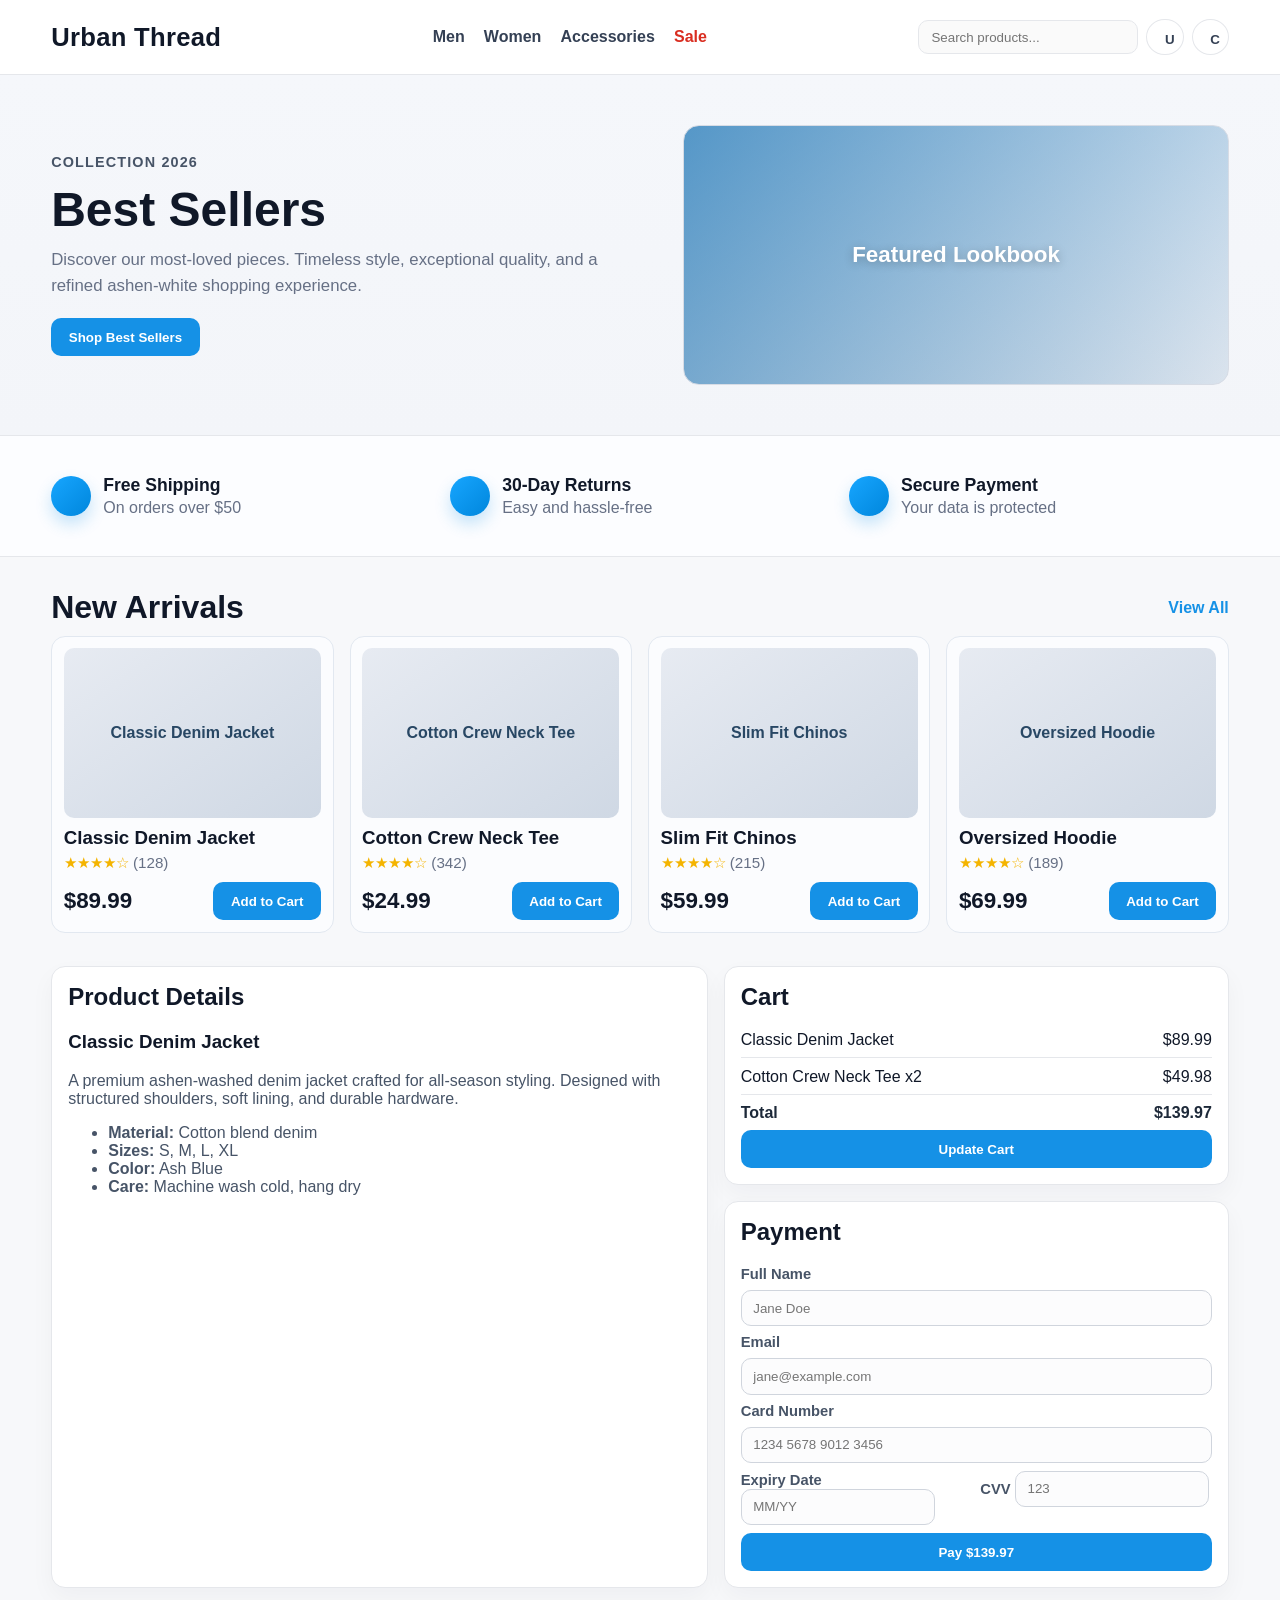
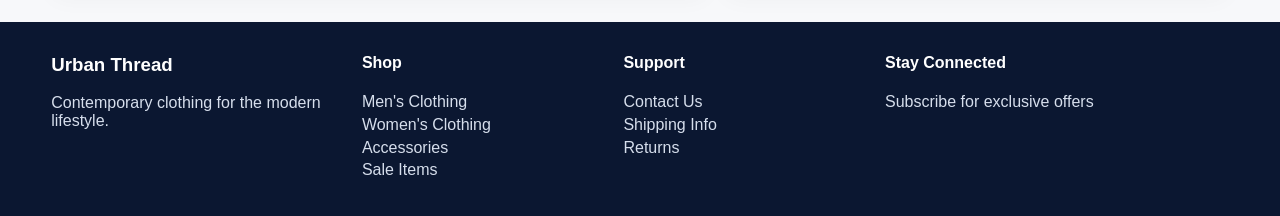
==== index.html @ 57e06e22 "made the html.css" ====
<!DOCTYPE html>
<html lang="en">
<head>
  <meta charset="UTF-8">
  <meta name="viewport" content="width=device-width, initial-scale=1.0">
  <title>Urban Thread - Clothing Store</title>
  <link rel="stylesheet" href="styles.css">
</head>
<body>
  <header class="topbar">
    <div class="container nav-wrap">
      <h1 class="brand"><a href="index.html">Urban Thread</a></h1>
      <nav class="nav-links">
        <a href="Men.html">Men</a>
        <a href="Women.html">Women</a>
        <a href="Accessories.html">Accessories</a>
        <a href="sale.html" class="sale-link">Sale</a>
      </nav>
      <div class="nav-actions">
        <input type="text" placeholder="Search products...">
        <button class="icon-btn" aria-label="View profile">U</button>
        <button class="icon-btn" aria-label="View cart">C</button>
      </div>
    </div>
  </header>

  <main>
    <section class="hero">
      <div class="container hero-grid">
        <div>
          <p class="eyebrow">Collection 2026</p>
          <h2>Best Sellers</h2>
          <p class="hero-text">
            Discover our most-loved pieces. Timeless style, exceptional quality,
            and a refined ashen-white shopping experience.
          </p>
          <button>Shop Best Sellers</button>
        </div>
        <div class="hero-image">Featured Lookbook</div>
      </div>
    </section>

    <section class="features">
      <div class="container feature-grid">
        <article class="feature-item">
          <span class="feature-dot"></span>
          <div>
            <h3>Free Shipping</h3>
            <p>On orders over $50</p>
          </div>
        </article>
        <article class="feature-item">
          <span class="feature-dot"></span>
          <div>
            <h3>30-Day Returns</h3>
            <p>Easy and hassle-free</p>
          </div>
        </article>
        <article class="feature-item">
          <span class="feature-dot"></span>
          <div>
            <h3>Secure Payment</h3>
            <p>Your data is protected</p>
          </div>
        </article>
      </div>
    </section>

    <section class="container listing-head">
      <h2>New Arrivals</h2>
      <a href="Men.html">View All</a>
    </section>

    <section class="container product-grid section-gap" id="products">
      <article class="product-card">
        <div class="product-image">Classic Denim Jacket</div>
        <h3>Classic Denim Jacket</h3>
        <p class="stars">★★★★☆ <span>(128)</span></p>
        <div class="product-meta">
          <p class="price">$89.99</p>
          <button>Add to Cart</button>
        </div>
      </article>

      <article class="product-card">
        <div class="product-image">Cotton Crew Neck Tee</div>
        <h3>Cotton Crew Neck Tee</h3>
        <p class="stars">★★★★☆ <span>(342)</span></p>
        <div class="product-meta">
          <p class="price">$24.99</p>
          <button>Add to Cart</button>
        </div>
      </article>

      <article class="product-card">
        <div class="product-image">Slim Fit Chinos</div>
        <h3>Slim Fit Chinos</h3>
        <p class="stars">★★★★☆ <span>(215)</span></p>
        <div class="product-meta">
          <p class="price">$59.99</p>
          <button>Add to Cart</button>
        </div>
      </article>

      <article class="product-card">
        <div class="product-image">Oversized Hoodie</div>
        <h3>Oversized Hoodie</h3>
        <p class="stars">★★★★☆ <span>(189)</span></p>
        <div class="product-meta">
          <p class="price">$69.99</p>
          <button>Add to Cart</button>
        </div>
      </article>
    </section>

    <section class="container details-layout section-gap">
      <article class="panel" id="details">
        <h2>Product Details</h2>
        <h3>Classic Denim Jacket</h3>
        <p>
          A premium ashen-washed denim jacket crafted for all-season styling.
          Designed with structured shoulders, soft lining, and durable hardware.
        </p>
        <ul>
          <li><strong>Material:</strong> Cotton blend denim</li>
          <li><strong>Sizes:</strong> S, M, L, XL</li>
          <li><strong>Color:</strong> Ash Blue</li>
          <li><strong>Care:</strong> Machine wash cold, hang dry</li>
        </ul>
      </article>

      <div class="side-stack">
        <article class="panel" id="cart">
          <h2>Cart</h2>
          <div class="cart-list">
            <div class="cart-item">
              <span>Classic Denim Jacket</span>
              <span>$89.99</span>
            </div>
            <div class="cart-item">
              <span>Cotton Crew Neck Tee x2</span>
              <span>$49.98</span>
            </div>
            <div class="cart-item total">
              <span>Total</span>
              <span>$139.97</span>
            </div>
          </div>
          <button class="secondary-btn">Update Cart</button>
        </article>

        <article class="panel" id="payment">
          <h2>Payment</h2>
          <form class="payment-form">
            <label for="full-name">Full Name</label>
            <input id="full-name" type="text" placeholder="Jane Doe" required>

            <label for="email">Email</label>
            <input id="email" type="email" placeholder="jane@example.com" required>

            <label for="card-number">Card Number</label>
            <input id="card-number" type="text" placeholder="1234 5678 9012 3456" required>

            <div class="form-row">
              <div>
                <label for="expiry">Expiry Date</label>
                <input id="expiry" type="text" placeholder="MM/YY" required>
              </div>
              <div>
                <label for="cvv">CVV</label>
                <input id="cvv" type="password" placeholder="123" required>
              </div>
            </div>

            <button type="submit">Pay $139.97</button>
          </form>
        </article>
      </div>
    </section>
  </main>

  <footer class="site-footer">
    <div class="container footer-grid">
      <div>
        <h3>Urban Thread</h3>
        <p>Contemporary clothing for the modern lifestyle.</p>
      </div>
      <div>
        <h4>Shop</h4>
        <p><a href="Men.html">Men's Clothing</a></p>
        <p><a href="Women.html">Women's Clothing</a></p>
        <p><a href="Accessories.html">Accessories</a></p>
        <p><a href="sale.html">Sale Items</a></p>
      </div>
      <div>
        <h4>Support</h4>
        <p>Contact Us</p>
        <p>Shipping Info</p>
        <p>Returns</p>
      </div>
      <div>
        <h4>Stay Connected</h4>
        <p>Subscribe for exclusive offers</p>
      </div>
    </div>
  </footer>
</body>
</html>
---- styles.css ----
:root {
  --bg-main: #f7f8fa;
  --bg-ashen: #eef1f5;
  --panel: #ffffff;
  --text-main: #101828;
  --text-soft: #667085;
  --line: #e5e7eb;
  --blue-main: #1591e6;
  --blue-deep: #0e77be;
  --white-accent: #fcfdff;
}

* {
  box-sizing: border-box;
}

body {
  margin: 0;
  font-family: "Segoe UI", Arial, Helvetica, sans-serif;
  color: var(--text-main);
  background: var(--bg-main);
}

.container {
  width: min(1180px, 92%);
  margin: 0 auto;
}

.topbar {
  position: sticky;
  top: 0;
  z-index: 10;
  border-bottom: 1px solid var(--line);
  background: rgba(255, 255, 255, 0.92);
  backdrop-filter: blur(8px);
}

.nav-wrap {
  min-height: 74px;
  display: flex;
  align-items: center;
  justify-content: space-between;
  gap: 1rem;
}

.brand {
  margin: 0;
  font-size: 1.6rem;
  letter-spacing: 0.3px;
}

.nav-links {
  display: flex;
  gap: 1.2rem;
}

.nav-links a {
  color: #344054;
  text-decoration: none;
  font-weight: 600;
}

.nav-links a.active {
  color: #0f172a;
  border-bottom: 2px solid var(--blue-main);
  padding-bottom: 0.2rem;
}

.nav-links .sale-link {
  color: #d92d20;
}

.nav-links .sale-link.active {
  color: #b42318;
  border-bottom-color: #d92d20;
}

.brand a {
  color: inherit;
  text-decoration: none;
}

.nav-actions {
  display: flex;
  align-items: center;
  gap: 0.5rem;
}

.nav-actions input {
  width: 220px;
  border: 1px solid var(--line);
  border-radius: 10px;
  padding: 0.55rem 0.75rem;
  background: #fafafa;
}

.icon-btn {
  width: 36px;
  height: 36px;
  border: 1px solid var(--line);
  border-radius: 50%;
  background: var(--panel);
  color: #344054;
  font-weight: 700;
}

.hero {
  background: linear-gradient(180deg, #f5f7fb 0%, #f3f5f9 100%);
  border-bottom: 1px solid var(--line);
}

.hero-grid {
  min-height: 360px;
  display: grid;
  grid-template-columns: 1.1fr 1fr;
  align-items: center;
  gap: 2rem;
}

.eyebrow {
  margin: 0 0 0.8rem;
  color: #475467;
  font-size: 0.9rem;
  font-weight: 700;
  letter-spacing: 0.08em;
  text-transform: uppercase;
}

.hero h2 {
  margin: 0 0 0.6rem;
  font-size: clamp(2rem, 4vw, 3rem);
}

.hero-text {
  margin: 0 0 1.2rem;
  max-width: 560px;
  color: var(--text-soft);
  font-size: 1.05rem;
  line-height: 1.55;
}

button {
  border: 0;
  border-radius: 10px;
  padding: 0.72rem 1.1rem;
  background: var(--blue-main);
  color: #ffffff;
  font-weight: 700;
  cursor: pointer;
  transition: background 0.2s ease;
}

button:hover {
  background: var(--blue-deep);
}

.hero-image {
  min-height: 260px;
  border-radius: 16px;
  border: 1px solid #d7dce5;
  background:
    linear-gradient(135deg, rgba(13, 110, 180, 0.65), rgba(170, 192, 214, 0.15)),
    linear-gradient(35deg, #ccd8e4, #f2f5fa);
  color: #ffffff;
  font-size: 1.4rem;
  font-weight: 700;
  display: grid;
  place-items: center;
  text-shadow: 0 2px 10px rgba(0, 0, 0, 0.25);
}

.features {
  background: var(--white-accent);
  border-bottom: 1px solid var(--line);
}

.feature-grid {
  min-height: 120px;
  display: grid;
  grid-template-columns: repeat(3, 1fr);
  gap: 1.2rem;
  align-items: center;
}

.feature-item {
  display: flex;
  align-items: center;
  gap: 0.75rem;
}

.feature-item h3 {
  margin: 0;
  font-size: 1.1rem;
}

.feature-item p {
  margin: 0.2rem 0 0;
  color: var(--text-soft);
}

.feature-dot {
  width: 40px;
  height: 40px;
  border-radius: 999px;
  background: linear-gradient(135deg, #17a6ff, #0086dc);
  box-shadow: 0 8px 16px rgba(21, 145, 230, 0.24);
}

.listing-head {
  padding-top: 2rem;
  padding-bottom: 0.6rem;
  display: flex;
  justify-content: space-between;
  align-items: center;
}

.listing-head h2 {
  margin: 0;
  font-size: 2rem;
}

.listing-head a {
  text-decoration: none;
  color: var(--blue-main);
  font-weight: 700;
}

.section-gap {
  margin-bottom: 2.1rem;
}

.category-hero {
  border-bottom: 1px solid var(--line);
  background: linear-gradient(90deg, #ecf1f8, #e6edf7);
}

.category-hero.men {
  background: linear-gradient(90deg, #0f172a, #273b5f);
}

.category-hero.women {
  background: linear-gradient(90deg, #f2e7f6, #eadff2);
}

.category-hero.accessories {
  background: linear-gradient(90deg, #f2e9c8, #ece1bb);
}

.category-hero.sale {
  background: linear-gradient(90deg, #ffe2e0, #ffefed);
}

.category-hero .hero-grid {
  min-height: 180px;
  grid-template-columns: 1fr;
  gap: 0;
}

.category-hero h2 {
  margin: 0 0 0.4rem;
}

.category-hero p {
  margin: 0;
  color: var(--text-soft);
}

.category-hero.men h2,
.category-hero.men p {
  color: #f8fafc;
}

.catalog-layout {
  padding: 2rem 0;
  display: grid;
  grid-template-columns: 260px 1fr;
  gap: 1.2rem;
  align-items: start;
}

.filter-panel {
  border: 1px solid var(--line);
  border-radius: 12px;
  background: #f8fafc;
  padding: 1rem;
}

.filter-panel h3 {
  margin-top: 0;
  margin-bottom: 0.8rem;
}

.filter-group {
  margin-bottom: 1rem;
}

.filter-group p {
  margin: 0 0 0.5rem;
  font-weight: 700;
}

.filter-option {
  display: block;
  margin-bottom: 0.35rem;
  color: #334155;
}

.filter-panel select {
  width: 100%;
  border: 1px solid #d0d5dd;
  border-radius: 10px;
  padding: 0.55rem;
  background: #ffffff;
}

.products-head {
  margin: 0 0 1rem;
  font-size: 2rem;
}

.site-footer {
  background: #0b1731;
  color: #d6deec;
  margin-top: 2rem;
}

.footer-grid {
  padding: 2rem 0;
  display: grid;
  grid-template-columns: 1.2fr 1fr 1fr 1.4fr;
  gap: 1rem;
}

.site-footer h3,
.site-footer h4 {
  margin-top: 0;
  color: #ffffff;
}

.site-footer p {
  margin: 0.3rem 0;
}

.site-footer a {
  color: #d6deec;
  text-decoration: none;
}

.site-footer a:hover {
  color: #ffffff;
}

.product-grid {
  display: grid;
  grid-template-columns: repeat(4, minmax(190px, 1fr));
  gap: 1rem;
}

.product-card {
  background: #fbfcfe;
  border: 1px solid #e2e8f0;
  border-radius: 14px;
  padding: 0.72rem;
}

.product-card h3 {
  margin: 0.55rem 0 0.3rem;
}

.product-image {
  min-height: 170px;
  border-radius: 10px;
  background: linear-gradient(145deg, #e7ebf2, #cfd8e4);
  display: grid;
  place-items: center;
  color: #284764;
  font-weight: 700;
  text-align: center;
  padding: 0.5rem;
  overflow: hidden;
}

.product-photo {
  width: 100%;
  height: 100%;
  min-height: 170px;
  object-fit: cover;
  border-radius: 8px;
  display: block;
}

.stars {
  margin: 0;
  color: #f4b400;
  font-size: 0.95rem;
}

.stars span {
  color: var(--text-soft);
}

.product-meta {
  margin-top: 0.65rem;
  display: flex;
  justify-content: space-between;
  align-items: center;
  gap: 0.5rem;
}

.price {
  margin: 0;
  font-size: 1.4rem;
  font-weight: 700;
}

.details-layout {
  display: grid;
  grid-template-columns: 1.3fr 1fr;
  gap: 1rem;
}

.panel {
  border: 1px solid var(--line);
  border-radius: 14px;
  background: var(--panel);
  padding: 1rem;
  box-shadow: 0 10px 24px rgba(16, 24, 40, 0.04);
}

.panel h2 {
  margin-top: 0;
}

.panel p,
.panel li,
label {
  color: #475467;
}

.side-stack {
  display: grid;
  gap: 1rem;
}

.cart-list {
  display: grid;
  gap: 0.6rem;
}

.cart-item {
  display: flex;
  justify-content: space-between;
  border-bottom: 1px solid var(--line);
  padding-bottom: 0.5rem;
}

.cart-item.total {
  border-bottom: 0;
  font-weight: 700;
  color: #1d2939;
}

.secondary-btn {
  width: 100%;
}

.payment-form {
  display: grid;
  gap: 0.5rem;
}

label {
  font-size: 0.92rem;
  font-weight: 700;
}

input {
  border: 1px solid #d0d5dd;
  border-radius: 10px;
  padding: 0.6rem 0.72rem;
  background: #fcfcfd;
}

input:focus {
  outline: 2px solid #cfe6fa;
  border-color: #9dcaf1;
}

.form-row {
  display: grid;
  grid-template-columns: 1fr 1fr;
  gap: 0.5rem;
}

@media (max-width: 1050px) {
  .nav-links {
    display: none;
  }

  .product-grid {
    grid-template-columns: repeat(2, minmax(190px, 1fr));
  }

  .details-layout {
    grid-template-columns: 1fr;
  }

  .catalog-layout {
    grid-template-columns: 1fr;
  }

  .footer-grid {
    grid-template-columns: 1fr 1fr;
  }
}

@media (max-width: 760px) {
  .hero-grid {
    padding: 1.4rem 0;
    grid-template-columns: 1fr;
  }

  .feature-grid {
    padding: 1rem 0;
    grid-template-columns: 1fr;
  }

  .product-grid {
    grid-template-columns: 1fr;
  }

  .nav-actions input {
    width: 145px;
  }

  .footer-grid {
    grid-template-columns: 1fr;
  }
}
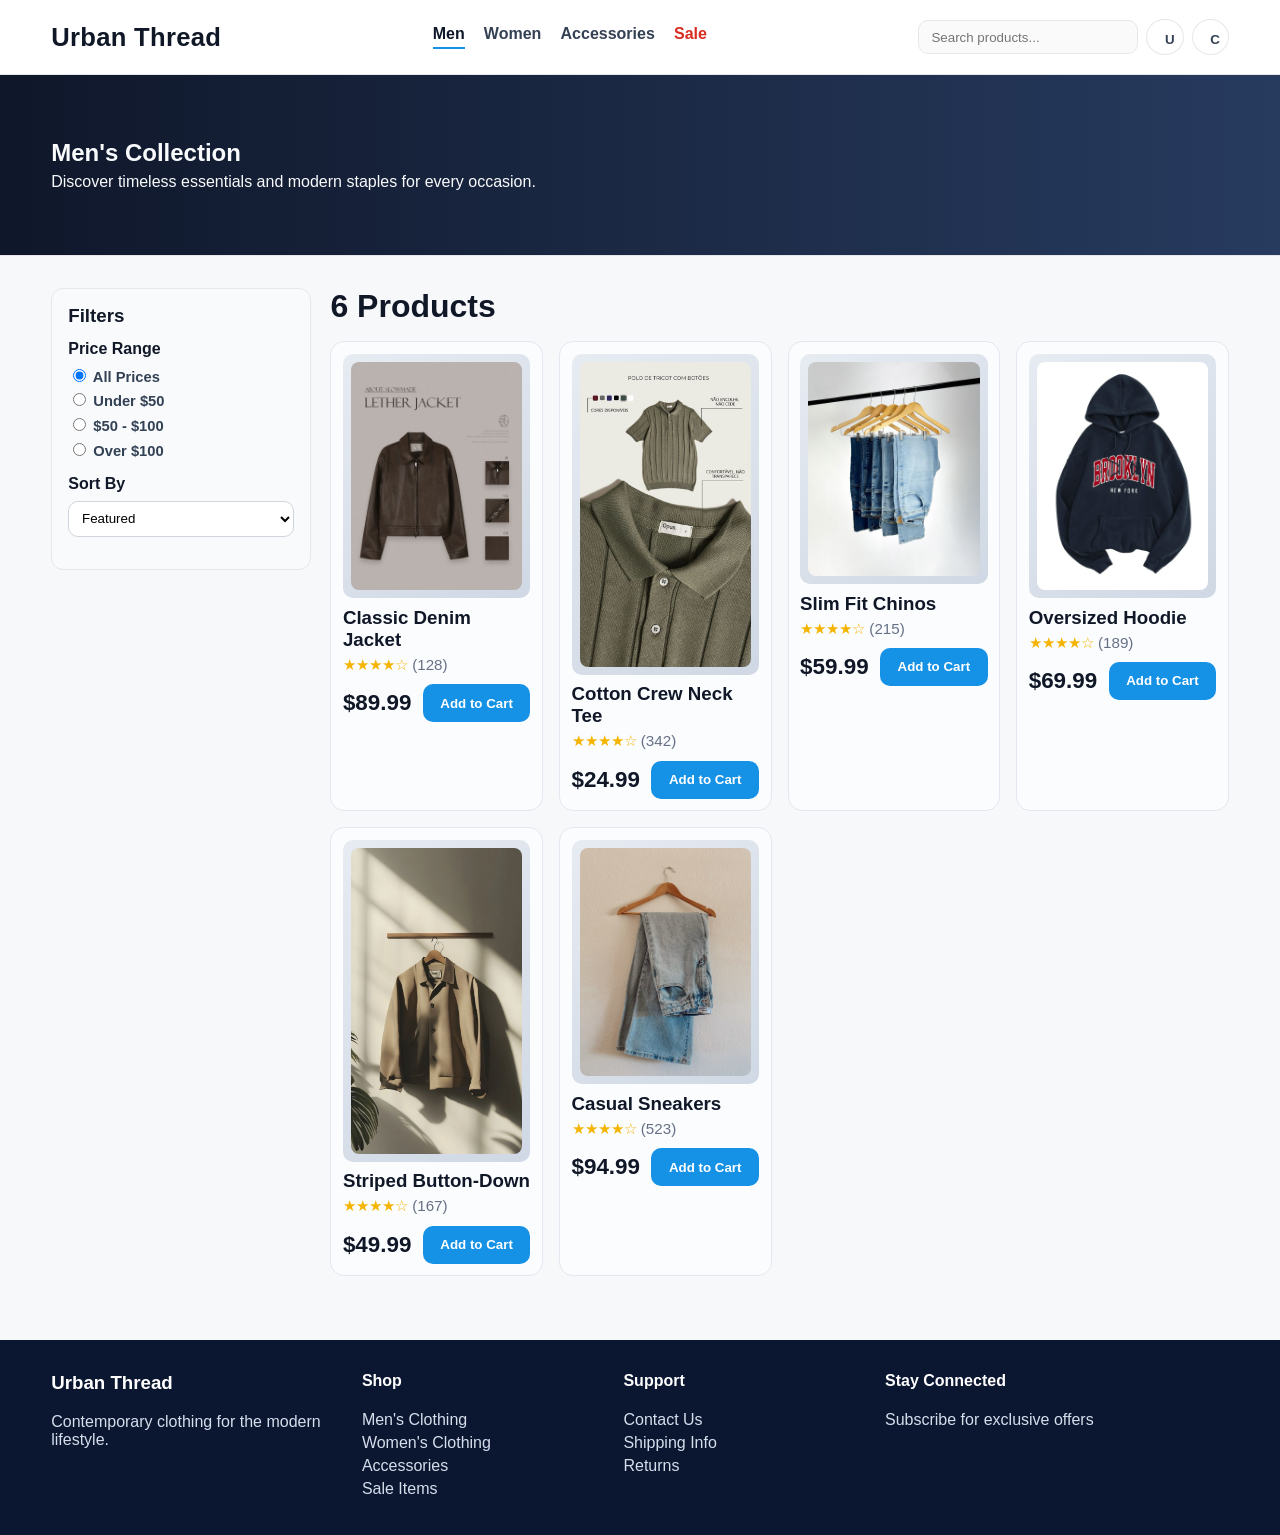
==== commit 0f649b68: "index.html is back" ====
--- a/index.html
+++ b/index.html
@@ -3,15 +3,15 @@
 <head>
   <meta charset="UTF-8">
   <meta name="viewport" content="width=device-width, initial-scale=1.0">
-  <title>Urban Thread - Clothing Store</title>
+  <title>Urban Thread - Men</title>
   <link rel="stylesheet" href="styles.css">
 </head>
 <body>
   <header class="topbar">
     <div class="container nav-wrap">
-      <h1 class="brand"><a href="index.html">Urban Thread</a></h1>
+      <h1 class="brand"><a href="Men.html">Urban Thread</a></h1>
       <nav class="nav-links">
-        <a href="Men.html">Men</a>
+        <a href="Men.html" class="active">Men</a>
         <a href="Women.html">Women</a>
         <a href="Accessories.html">Accessories</a>
         <a href="sale.html" class="sale-link">Sale</a>
@@ -24,157 +24,99 @@
     </div>
   </header>
 
-  <main>
-    <section class="hero">
+  <main class="category-page">
+    <section class="category-hero men">
       <div class="container hero-grid">
         <div>
-          <p class="eyebrow">Collection 2026</p>
-          <h2>Best Sellers</h2>
-          <p class="hero-text">
-            Discover our most-loved pieces. Timeless style, exceptional quality,
-            and a refined ashen-white shopping experience.
-          </p>
-          <button>Shop Best Sellers</button>
+          <h2>Men's Collection</h2>
+          <p>Discover timeless essentials and modern staples for every occasion.</p>
         </div>
-        <div class="hero-image">Featured Lookbook</div>
       </div>
     </section>
 
-    <section class="features">
-      <div class="container feature-grid">
-        <article class="feature-item">
-          <span class="feature-dot"></span>
-          <div>
-            <h3>Free Shipping</h3>
-            <p>On orders over $50</p>
-          </div>
-        </article>
-        <article class="feature-item">
-          <span class="feature-dot"></span>
-          <div>
-            <h3>30-Day Returns</h3>
-            <p>Easy and hassle-free</p>
-          </div>
-        </article>
-        <article class="feature-item">
-          <span class="feature-dot"></span>
-          <div>
-            <h3>Secure Payment</h3>
-            <p>Your data is protected</p>
-          </div>
-        </article>
-      </div>
-    </section>
+    <section class="container catalog-layout">
+      <aside class="filter-panel">
+        <h3>Filters</h3>
+        <div class="filter-group">
+          <p>Price Range</p>
+          <label class="filter-option"><input type="radio" checked> All Prices</label>
+          <label class="filter-option"><input type="radio"> Under $50</label>
+          <label class="filter-option"><input type="radio"> $50 - $100</label>
+          <label class="filter-option"><input type="radio"> Over $100</label>
+        </div>
+        <div class="filter-group">
+          <p>Sort By</p>
+          <select>
+            <option>Featured</option>
+            <option>Newest</option>
+            <option>Price: Low to High</option>
+          </select>
+        </div>
+      </aside>
 
-    <section class="container listing-head">
-      <h2>New Arrivals</h2>
-      <a href="Men.html">View All</a>
-    </section>
+      <div>
+        <h3 class="products-head">6 Products</h3>
+        <section class="product-grid" id="products">
+          <article class="product-card">
+            <div class="product-image"><img class="product-photo" src="images/products/men-jacket-brown.png" alt="Classic Denim Jacket"></div>
+            <h3>Classic Denim Jacket</h3>
+            <p class="stars">★★★★☆ <span>(128)</span></p>
+            <div class="product-meta">
+              <p class="price">$89.99</p>
+              <button>Add to Cart</button>
+            </div>
+          </article>
 
-    <section class="container product-grid section-gap" id="products">
-      <article class="product-card">
-        <div class="product-image">Classic Denim Jacket</div>
-        <h3>Classic Denim Jacket</h3>
-        <p class="stars">★★★★☆ <span>(128)</span></p>
-        <div class="product-meta">
-          <p class="price">$89.99</p>
-          <button>Add to Cart</button>
-        </div>
-      </article>
+          <article class="product-card">
+            <div class="product-image"><img class="product-photo" src="images/products/men-polo-olive.png" alt="Cotton Crew Neck Tee"></div>
+            <h3>Cotton Crew Neck Tee</h3>
+            <p class="stars">★★★★☆ <span>(342)</span></p>
+            <div class="product-meta">
+              <p class="price">$24.99</p>
+              <button>Add to Cart</button>
+            </div>
+          </article>
 
-      <article class="product-card">
-        <div class="product-image">Cotton Crew Neck Tee</div>
-        <h3>Cotton Crew Neck Tee</h3>
-        <p class="stars">★★★★☆ <span>(342)</span></p>
-        <div class="product-meta">
-          <p class="price">$24.99</p>
-          <button>Add to Cart</button>
-        </div>
-      </article>
+          <article class="product-card">
+            <div class="product-image"><img class="product-photo" src="images/products/men-jeans-set1.png" alt="Slim Fit Chinos"></div>
+            <h3>Slim Fit Chinos</h3>
+            <p class="stars">★★★★☆ <span>(215)</span></p>
+            <div class="product-meta">
+              <p class="price">$59.99</p>
+              <button>Add to Cart</button>
+            </div>
+          </article>
 
-      <article class="product-card">
-        <div class="product-image">Slim Fit Chinos</div>
-        <h3>Slim Fit Chinos</h3>
-        <p class="stars">★★★★☆ <span>(215)</span></p>
-        <div class="product-meta">
-          <p class="price">$59.99</p>
-          <button>Add to Cart</button>
-        </div>
-      </article>
+          <article class="product-card">
+            <div class="product-image"><img class="product-photo" src="images/products/men-hoodie-graphic.png" alt="Oversized Hoodie"></div>
+            <h3>Oversized Hoodie</h3>
+            <p class="stars">★★★★☆ <span>(189)</span></p>
+            <div class="product-meta">
+              <p class="price">$69.99</p>
+              <button>Add to Cart</button>
+            </div>
+          </article>
 
-      <article class="product-card">
-        <div class="product-image">Oversized Hoodie</div>
-        <h3>Oversized Hoodie</h3>
-        <p class="stars">★★★★☆ <span>(189)</span></p>
-        <div class="product-meta">
-          <p class="price">$69.99</p>
-          <button>Add to Cart</button>
-        </div>
-      </article>
-    </section>
+          <article class="product-card">
+            <div class="product-image"><img class="product-photo" src="images/products/men-shirt-beige.png" alt="Striped Button-Down"></div>
+            <h3>Striped Button-Down</h3>
+            <p class="stars">★★★★☆ <span>(167)</span></p>
+            <div class="product-meta">
+              <p class="price">$49.99</p>
+              <button>Add to Cart</button>
+            </div>
+          </article>
 
-    <section class="container details-layout section-gap">
-      <article class="panel" id="details">
-        <h2>Product Details</h2>
-        <h3>Classic Denim Jacket</h3>
-        <p>
-          A premium ashen-washed denim jacket crafted for all-season styling.
-          Designed with structured shoulders, soft lining, and durable hardware.
-        </p>
-        <ul>
-          <li><strong>Material:</strong> Cotton blend denim</li>
-          <li><strong>Sizes:</strong> S, M, L, XL</li>
-          <li><strong>Color:</strong> Ash Blue</li>
-          <li><strong>Care:</strong> Machine wash cold, hang dry</li>
-        </ul>
-      </article>
-
-      <div class="side-stack">
-        <article class="panel" id="cart">
-          <h2>Cart</h2>
-          <div class="cart-list">
-            <div class="cart-item">
-              <span>Classic Denim Jacket</span>
-              <span>$89.99</span>
+          <article class="product-card">
+            <div class="product-image"><img class="product-photo" src="images/products/men-jeans-light.png" alt="Casual Sneakers"></div>
+            <h3>Casual Sneakers</h3>
+            <p class="stars">★★★★☆ <span>(523)</span></p>
+            <div class="product-meta">
+              <p class="price">$94.99</p>
+              <button>Add to Cart</button>
             </div>
-            <div class="cart-item">
-              <span>Cotton Crew Neck Tee x2</span>
-              <span>$49.98</span>
-            </div>
-            <div class="cart-item total">
-              <span>Total</span>
-              <span>$139.97</span>
-            </div>
-          </div>
-          <button class="secondary-btn">Update Cart</button>
-        </article>
-
-        <article class="panel" id="payment">
-          <h2>Payment</h2>
-          <form class="payment-form">
-            <label for="full-name">Full Name</label>
-            <input id="full-name" type="text" placeholder="Jane Doe" required>
-
-            <label for="email">Email</label>
-            <input id="email" type="email" placeholder="jane@example.com" required>
-
-            <label for="card-number">Card Number</label>
-            <input id="card-number" type="text" placeholder="1234 5678 9012 3456" required>
-
-            <div class="form-row">
-              <div>
-                <label for="expiry">Expiry Date</label>
-                <input id="expiry" type="text" placeholder="MM/YY" required>
-              </div>
-              <div>
-                <label for="cvv">CVV</label>
-                <input id="cvv" type="password" placeholder="123" required>
-              </div>
-            </div>
-
-            <button type="submit">Pay $139.97</button>
-          </form>
-        </article>
+          </article>
+        </section>
       </div>
     </section>
   </main>
--- a/styles.css
+++ b/styles.css
@@ -104,11 +104,6 @@
   font-weight: 700;
 }
 
-.hero {
-  background: linear-gradient(180deg, #f5f7fb 0%, #f3f5f9 100%);
-  border-bottom: 1px solid var(--line);
-}
-
 .hero-grid {
   min-height: 360px;
   display: grid;
@@ -117,28 +112,6 @@
   gap: 2rem;
 }
 
-.eyebrow {
-  margin: 0 0 0.8rem;
-  color: #475467;
-  font-size: 0.9rem;
-  font-weight: 700;
-  letter-spacing: 0.08em;
-  text-transform: uppercase;
-}
-
-.hero h2 {
-  margin: 0 0 0.6rem;
-  font-size: clamp(2rem, 4vw, 3rem);
-}
-
-.hero-text {
-  margin: 0 0 1.2rem;
-  max-width: 560px;
-  color: var(--text-soft);
-  font-size: 1.05rem;
-  line-height: 1.55;
-}
-
 button {
   border: 0;
   border-radius: 10px;
@@ -154,80 +127,6 @@
   background: var(--blue-deep);
 }
 
-.hero-image {
-  min-height: 260px;
-  border-radius: 16px;
-  border: 1px solid #d7dce5;
-  background:
-    linear-gradient(135deg, rgba(13, 110, 180, 0.65), rgba(170, 192, 214, 0.15)),
-    linear-gradient(35deg, #ccd8e4, #f2f5fa);
-  color: #ffffff;
-  font-size: 1.4rem;
-  font-weight: 700;
-  display: grid;
-  place-items: center;
-  text-shadow: 0 2px 10px rgba(0, 0, 0, 0.25);
-}
-
-.features {
-  background: var(--white-accent);
-  border-bottom: 1px solid var(--line);
-}
-
-.feature-grid {
-  min-height: 120px;
-  display: grid;
-  grid-template-columns: repeat(3, 1fr);
-  gap: 1.2rem;
-  align-items: center;
-}
-
-.feature-item {
-  display: flex;
-  align-items: center;
-  gap: 0.75rem;
-}
-
-.feature-item h3 {
-  margin: 0;
-  font-size: 1.1rem;
-}
-
-.feature-item p {
-  margin: 0.2rem 0 0;
-  color: var(--text-soft);
-}
-
-.feature-dot {
-  width: 40px;
-  height: 40px;
-  border-radius: 999px;
-  background: linear-gradient(135deg, #17a6ff, #0086dc);
-  box-shadow: 0 8px 16px rgba(21, 145, 230, 0.24);
-}
-
-.listing-head {
-  padding-top: 2rem;
-  padding-bottom: 0.6rem;
-  display: flex;
-  justify-content: space-between;
-  align-items: center;
-}
-
-.listing-head h2 {
-  margin: 0;
-  font-size: 2rem;
-}
-
-.listing-head a {
-  text-decoration: none;
-  color: var(--blue-main);
-  font-weight: 700;
-}
-
-.section-gap {
-  margin-bottom: 2.1rem;
-}
 
 .category-hero {
   border-bottom: 1px solid var(--line);
@@ -413,60 +312,8 @@
   font-weight: 700;
 }
 
-.details-layout {
-  display: grid;
-  grid-template-columns: 1.3fr 1fr;
-  gap: 1rem;
-}
-
-.panel {
-  border: 1px solid var(--line);
-  border-radius: 14px;
-  background: var(--panel);
-  padding: 1rem;
-  box-shadow: 0 10px 24px rgba(16, 24, 40, 0.04);
-}
-
-.panel h2 {
-  margin-top: 0;
-}
-
-.panel p,
-.panel li,
 label {
   color: #475467;
-}
-
-.side-stack {
-  display: grid;
-  gap: 1rem;
-}
-
-.cart-list {
-  display: grid;
-  gap: 0.6rem;
-}
-
-.cart-item {
-  display: flex;
-  justify-content: space-between;
-  border-bottom: 1px solid var(--line);
-  padding-bottom: 0.5rem;
-}
-
-.cart-item.total {
-  border-bottom: 0;
-  font-weight: 700;
-  color: #1d2939;
-}
-
-.secondary-btn {
-  width: 100%;
-}
-
-.payment-form {
-  display: grid;
-  gap: 0.5rem;
 }
 
 label {
@@ -486,12 +333,6 @@
   border-color: #9dcaf1;
 }
 
-.form-row {
-  display: grid;
-  grid-template-columns: 1fr 1fr;
-  gap: 0.5rem;
-}
-
 @media (max-width: 1050px) {
   .nav-links {
     display: none;
@@ -499,10 +340,6 @@
 
   .product-grid {
     grid-template-columns: repeat(2, minmax(190px, 1fr));
-  }
-
-  .details-layout {
-    grid-template-columns: 1fr;
   }
 
   .catalog-layout {
@@ -520,11 +357,6 @@
     grid-template-columns: 1fr;
   }
 
-  .feature-grid {
-    padding: 1rem 0;
-    grid-template-columns: 1fr;
-  }
-
   .product-grid {
     grid-template-columns: 1fr;
   }
